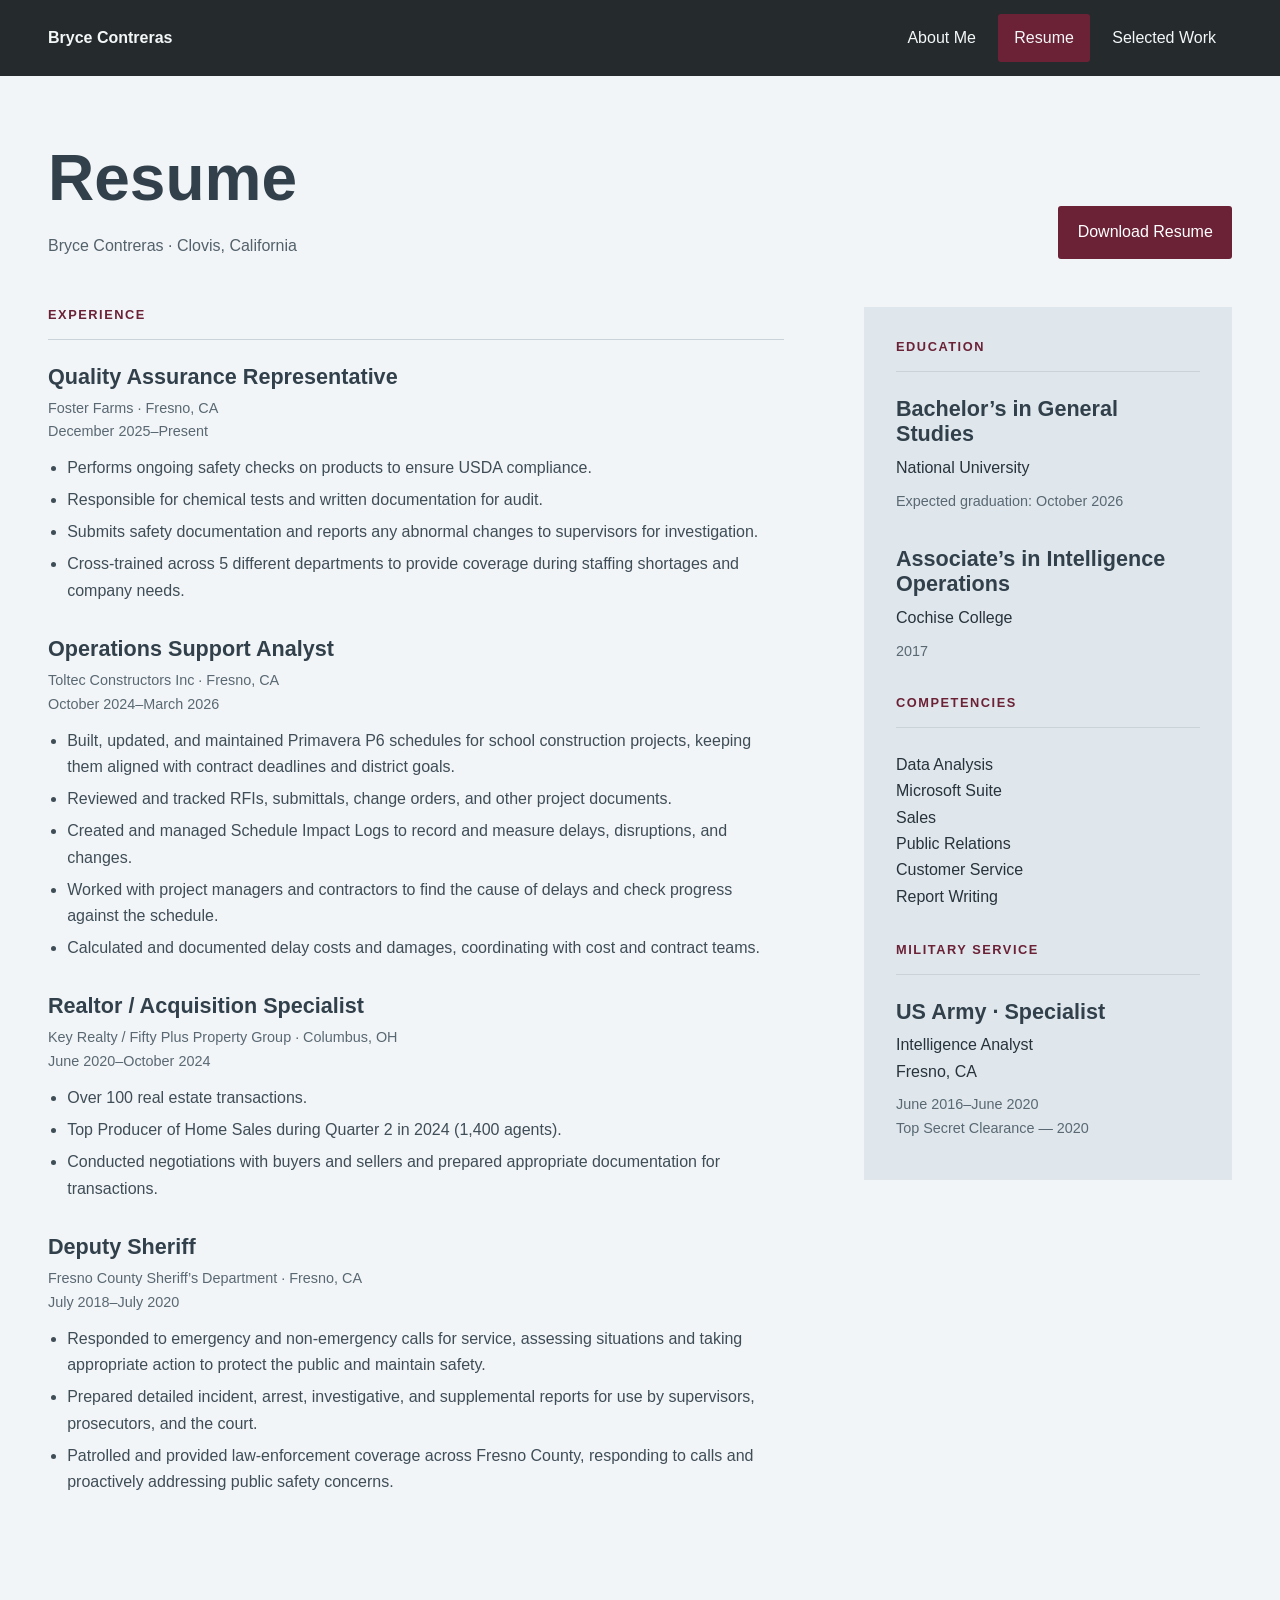
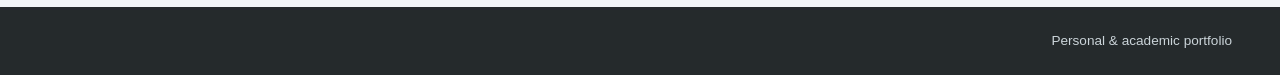
==== resume/index.html @ 6e92b63b "Publish personal portfolio" ====
<!doctype html>
<html lang="en">
<head>
  <meta charset="utf-8">
  <meta name="viewport" content="width=device-width, initial-scale=1">
  <meta name="description" content="Resume for Bryce Contreras.">
  <title>Resume | Bryce Contreras</title>
  <link rel="icon" href="/assets/favicon.svg" type="image/svg+xml">
  <link rel="stylesheet" href="/styles.css">
</head>
<body>
  <a class="skip" href="#main">Skip to content</a>
  <header class="site-header"><div class="header-inner"><a class="brand" href="/">Bryce Contreras</a><nav aria-label="Main navigation"><a href="/">About Me</a><a href="/resume/" aria-current="page">Resume</a><a href="/work/">Selected Work</a></nav></div></header>
  <main id="main" class="page">
    <div class="page-heading"><div><h1>Resume</h1><p class="summary">Bryce Contreras · Clovis, California</p></div><a class="button" href="/documents/bryce-contreras-resume.pdf" download>Download Resume</a></div>
    <div class="resume-grid">
      <section>
        <h2 class="section-title">EXPERIENCE</h2>
        <article class="job"><h3>Quality Assurance Representative</h3><p class="meta">Foster Farms · Fresno, CA<br>December 2025–Present</p><ul><li>Performs ongoing safety checks on products to ensure USDA compliance.</li><li>Responsible for chemical tests and written documentation for audit.</li><li>Submits safety documentation and reports any abnormal changes to supervisors for investigation.</li><li>Cross-trained across 5 different departments to provide coverage during staffing shortages and company needs.</li></ul></article>
        <article class="job"><h3>Operations Support Analyst</h3><p class="meta">Toltec Constructors Inc · Fresno, CA<br>October 2024–March 2026</p><ul><li>Built, updated, and maintained Primavera P6 schedules for school construction projects, keeping them aligned with contract deadlines and district goals.</li><li>Reviewed and tracked RFIs, submittals, change orders, and other project documents.</li><li>Created and managed Schedule Impact Logs to record and measure delays, disruptions, and changes.</li><li>Worked with project managers and contractors to find the cause of delays and check progress against the schedule.</li><li>Calculated and documented delay costs and damages, coordinating with cost and contract teams.</li></ul></article>
        <article class="job"><h3>Realtor / Acquisition Specialist</h3><p class="meta">Key Realty / Fifty Plus Property Group · Columbus, OH<br>June 2020–October 2024</p><ul><li>Over 100 real estate transactions.</li><li>Top Producer of Home Sales during Quarter 2 in 2024 (1,400 agents).</li><li>Conducted negotiations with buyers and sellers and prepared appropriate documentation for transactions.</li></ul></article>
        <article class="job"><h3>Deputy Sheriff</h3><p class="meta">Fresno County Sheriff’s Department · Fresno, CA<br>July 2018–July 2020</p><ul><li>Responded to emergency and non-emergency calls for service, assessing situations and taking appropriate action to protect the public and maintain safety.</li><li>Prepared detailed incident, arrest, investigative, and supplemental reports for use by supervisors, prosecutors, and the court.</li><li>Patrolled and provided law-enforcement coverage across Fresno County, responding to calls and proactively addressing public safety concerns.</li></ul></article>
      </section>
      <aside class="resume-side">
        <section><h2 class="section-title">EDUCATION</h2><article class="job"><h3>Bachelor’s in General Studies</h3><p>National University</p><p class="meta">Expected graduation: October 2026</p></article><article class="job"><h3>Associate’s in Intelligence Operations</h3><p>Cochise College</p><p class="meta">2017</p></article></section>
        <section><h2 class="section-title">COMPETENCIES</h2><p>Data Analysis<br>Microsoft Suite<br>Sales<br>Public Relations<br>Customer Service<br>Report Writing</p></section>
        <section><h2 class="section-title">MILITARY SERVICE</h2><h3>US Army · Specialist</h3><p>Intelligence Analyst<br>Fresno, CA</p><p class="meta">June 2016–June 2020<br>Top Secret Clearance — 2020</p></section>
      </aside>
    </div>
  </main>
  <div class="footer-wrap"><footer class="site-footer">Personal &amp; academic portfolio</footer></div>
</body>
</html>
---- styles.css ----
:root {
  --background: #f2f5f7;
  --text: #27323b;
  --heading: #31404b;
  --accent: #6b2136;
  --accent-dark: #501629;
  --border: #cad3d8;
  --panel: #dfe7ec;
  --header: #252a2c;
}

* { box-sizing: border-box; }

html { scroll-behavior: smooth; }

body {
  margin: 0;
  background: var(--background);
  color: var(--text);
  font: 1rem/1.65 Arial, Helvetica, sans-serif;
}

a { color: inherit; text-decoration: none; }
a:focus-visible { outline: 3px solid #a44a65; outline-offset: 4px; }
h1, h2, h3, p { margin: 0; }
h1, h2, h3 { color: var(--heading); line-height: 1.2; }
h1 { font-size: clamp(2.5rem, 5vw, 4rem); }
h2 { font-size: 1.65rem; }
h3 { font-size: 1.35rem; }
p { max-width: 70ch; }

.skip {
  position: absolute;
  top: -100px;
  left: 1rem;
  z-index: 10;
  background: white;
  padding: 1rem;
}
.skip:focus { top: 1rem; }

.site-header {
  background: var(--header);
  color: #f4f7f8;
}

.header-inner,
.site-footer,
main {
  width: min(1184px, calc(100% - 6rem));
  margin: 0 auto;
}

.header-inner {
  min-height: 76px;
  display: flex;
  align-items: center;
  justify-content: space-between;
  gap: 2rem;
}

.brand { font-weight: 700; }
nav { display: flex; gap: .4rem; }
nav a { padding: .7rem 1rem; border-radius: 3px; }
nav a:hover, nav a[aria-current="page"] { background: var(--accent); }

.about {
  min-height: 70vh;
  display: grid;
  grid-template-columns: 1.15fr 1fr;
  align-items: start;
  gap: 4rem;
  padding: 4rem 0;
}

.bio {
  margin-top: 1.5rem;
  color: #3f4d57;
  font-size: 1.05rem;
  line-height: 1.8;
}

.headshot {
  display: block;
  width: 100%;
  height: auto;
  border-radius: 3px;
  box-shadow: 0 14px 34px rgb(30 38 43 / 16%);
}

.page { min-height: 70vh; padding: 4rem 0 5rem; }

.page-heading {
  display: flex;
  justify-content: space-between;
  align-items: end;
  gap: 2rem;
  margin-bottom: 3rem;
}

.summary { margin-top: 1rem; color: #53616b; }

.button {
  display: inline-flex;
  padding: .85rem 1.2rem;
  background: var(--accent);
  color: white;
  border-radius: 3px;
}
.button:hover { background: var(--accent-dark); }

.resume-grid {
  display: grid;
  grid-template-columns: 2fr 1fr;
  gap: 5rem;
}

.section-title {
  color: var(--accent);
  font-size: .8rem;
  letter-spacing: .12em;
  border-bottom: 1px solid var(--border);
  padding-bottom: 1rem;
  margin-bottom: 1.5rem;
}

.job { margin-bottom: 2rem; }
.meta { margin: .45rem 0; color: #596872; font-size: .9rem; }
.job ul { margin: .7rem 0; padding-left: 1.2rem; color: #3f4d57; }
.job li { margin: .35rem 0; }

.resume-side {
  height: fit-content;
  padding: 2rem;
  background: var(--panel);
}
.resume-side section + section { margin-top: 2rem; }
.resume-side p { margin-top: .5rem; }

.work-list { display: grid; gap: 2rem; }
.work-card { padding: 2rem; background: white; border: 1px solid var(--border); }
.work-card h2 { margin-bottom: 1rem; }
.work-card p { color: #3f4d57; }
.tags { display: flex; flex-wrap: wrap; gap: .5rem; margin: 1.2rem 0; }
.tags span { background: #e5ebef; padding: .25rem .65rem; font-size: .85rem; }
.reflection { border-left: 2px solid var(--accent); padding-left: 1rem; margin: 1.5rem 0; }
.work-card .meta { margin-top: .75rem; }

.footer-wrap { background: var(--header); color: #cbd4d9; }
.site-footer {
  min-height: 68px;
  display: flex;
  align-items: center;
  justify-content: flex-end;
  font-size: .85rem;
}

@media (max-width: 760px) {
  .header-inner, .site-footer, main { width: min(100% - 2.6rem, 1184px); }
  .header-inner { align-items: flex-start; flex-direction: column; padding: 1.1rem 0; gap: .75rem; }
  nav { width: 100%; gap: .1rem; }
  nav a { padding: .6rem .75rem; font-size: .9rem; }
  .about { grid-template-columns: 1fr; gap: 2rem; padding: 2.5rem 0; }
  .headshot { grid-row: 1; max-width: 440px; }
  .page { padding: 2.5rem 0; }
  .page-heading { align-items: flex-start; flex-direction: column; }
  .resume-grid { grid-template-columns: 1fr; gap: 2rem; }
  .work-card { padding: 1.5rem; }
}

@media print {
  .site-header, .footer-wrap, .button { display: none; }
  main { width: 100%; }
  .resume-grid { display: block; }
  .resume-side { background: white; padding: 0; }
  .job { break-inside: avoid; }
}
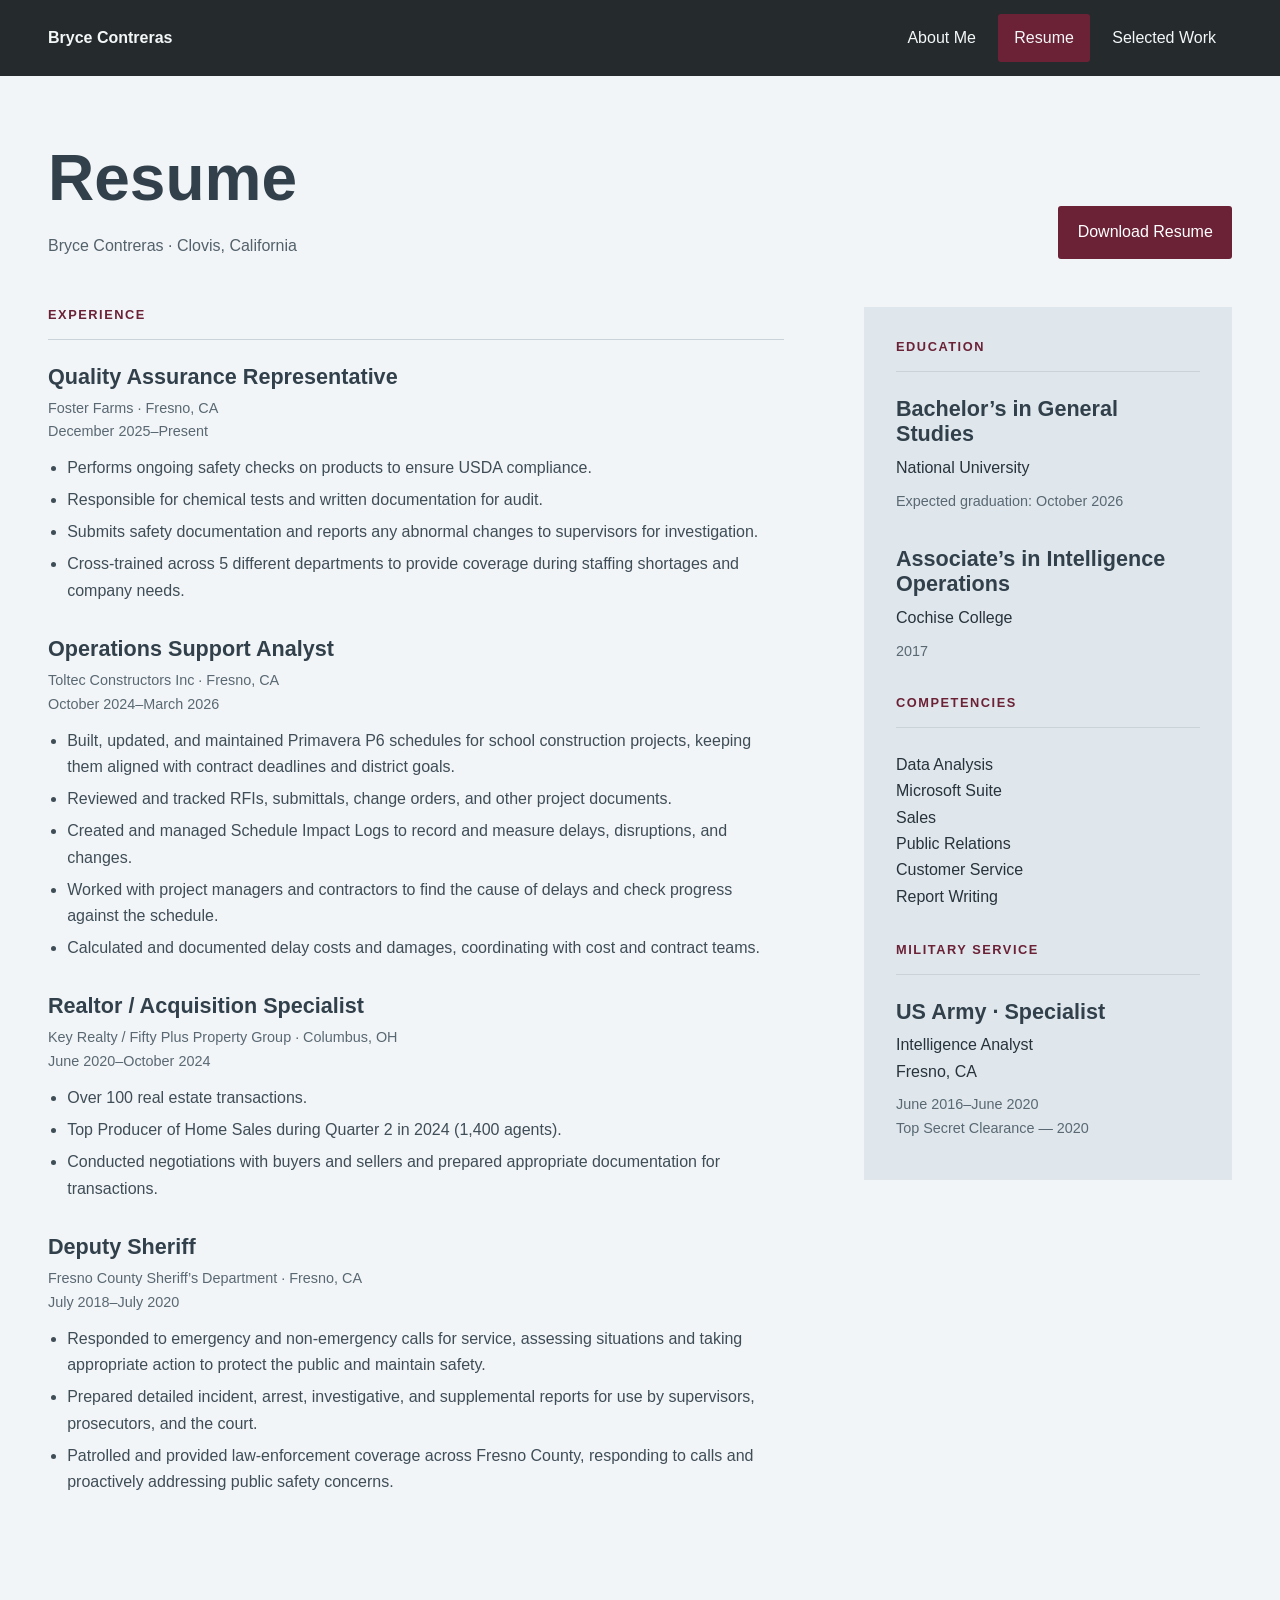
==== commit e866d0ef: "Remove footer and refine introduction" ====
--- a/resume/index.html
+++ b/resume/index.html
@@ -28,6 +28,5 @@
       </aside>
     </div>
   </main>
-  <div class="footer-wrap"><footer class="site-footer">Personal &amp; academic portfolio</footer></div>
 </body>
 </html>
--- a/styles.css
+++ b/styles.css
@@ -65,7 +65,7 @@
 nav a:hover, nav a[aria-current="page"] { background: var(--accent); }
 
 .about {
-  min-height: 70vh;
+  min-height: calc(100vh - 76px);
   display: grid;
   grid-template-columns: 1.15fr 1fr;
   align-items: start;
@@ -88,7 +88,7 @@
   box-shadow: 0 14px 34px rgb(30 38 43 / 16%);
 }
 
-.page { min-height: 70vh; padding: 4rem 0 5rem; }
+.page { min-height: calc(100vh - 76px); padding: 4rem 0 5rem; }
 
 .page-heading {
   display: flex;
@@ -146,17 +146,8 @@
 .reflection { border-left: 2px solid var(--accent); padding-left: 1rem; margin: 1.5rem 0; }
 .work-card .meta { margin-top: .75rem; }
 
-.footer-wrap { background: var(--header); color: #cbd4d9; }
-.site-footer {
-  min-height: 68px;
-  display: flex;
-  align-items: center;
-  justify-content: flex-end;
-  font-size: .85rem;
-}
-
 @media (max-width: 760px) {
-  .header-inner, .site-footer, main { width: min(100% - 2.6rem, 1184px); }
+  .header-inner, main { width: min(100% - 2.6rem, 1184px); }
   .header-inner { align-items: flex-start; flex-direction: column; padding: 1.1rem 0; gap: .75rem; }
   nav { width: 100%; gap: .1rem; }
   nav a { padding: .6rem .75rem; font-size: .9rem; }
@@ -169,7 +160,7 @@
 }
 
 @media print {
-  .site-header, .footer-wrap, .button { display: none; }
+  .site-header, .button { display: none; }
   main { width: 100%; }
   .resume-grid { display: block; }
   .resume-side { background: white; padding: 0; }
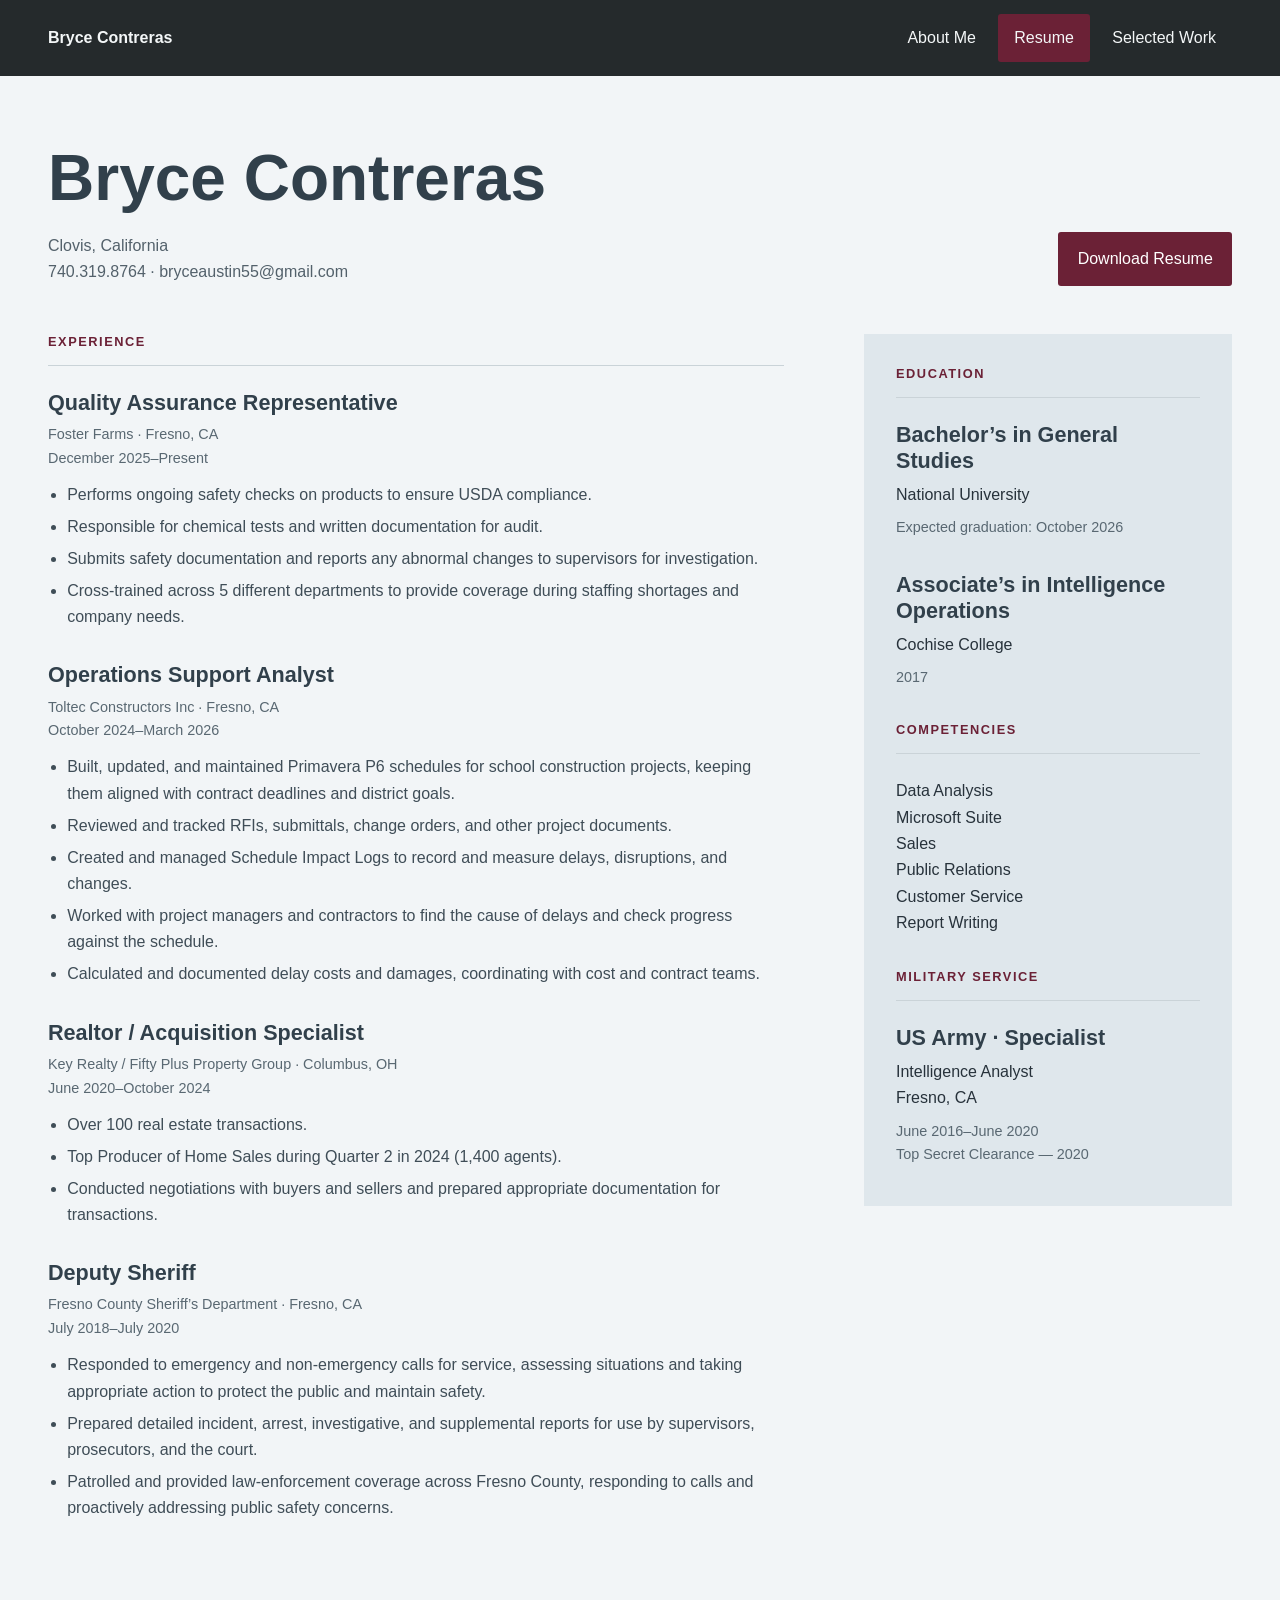
==== commit 4ebe01d0: "Update bio greeting and resume contact details" ====
--- a/resume/index.html
+++ b/resume/index.html
@@ -12,7 +12,7 @@
   <a class="skip" href="#main">Skip to content</a>
   <header class="site-header"><div class="header-inner"><a class="brand" href="/">Bryce Contreras</a><nav aria-label="Main navigation"><a href="/">About Me</a><a href="/resume/" aria-current="page">Resume</a><a href="/work/">Selected Work</a></nav></div></header>
   <main id="main" class="page">
-    <div class="page-heading"><div><h1>Resume</h1><p class="summary">Bryce Contreras · Clovis, California</p></div><a class="button" href="/documents/bryce-contreras-resume.pdf" download>Download Resume</a></div>
+    <div class="page-heading"><div><h1>Bryce Contreras</h1><p class="summary">Clovis, California<br><a href="tel:+17403198764">740.319.8764</a> · <a href="mailto:bryceaustin55@gmail.com">bryceaustin55@gmail.com</a></p></div><a class="button" href="/documents/bryce-contreras-resume.pdf" download>Download Resume</a></div>
     <div class="resume-grid">
       <section>
         <h2 class="section-title">EXPERIENCE</h2>
